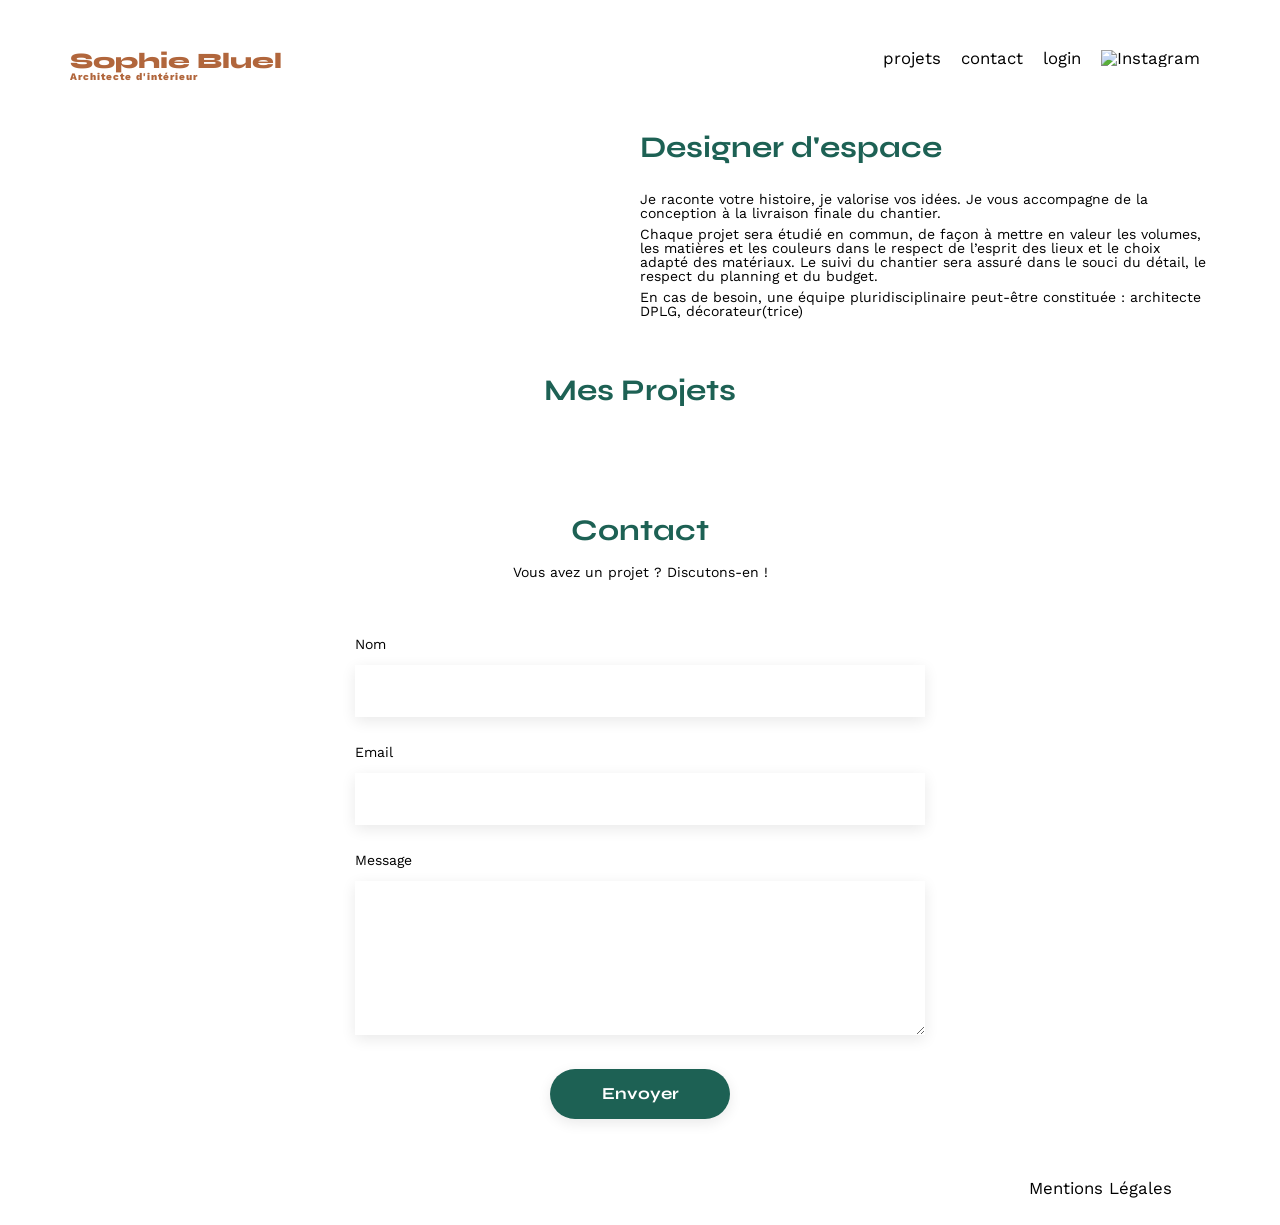
==== FrontEnd/index.html @ 1c45f6df "Reorganisation des fichiers" ====
<!DOCTYPE html>
<html lang="fr">
<head>
	<meta charset="UTF-8">
	<title>Sophie Bluel - Architecte d'intérieur</title>
	<meta name="viewport" content="width=device-width, initial-scale=1.0">
	<link rel="preconnect" href="https://fonts.googleapis.com">
	<link rel="preconnect" href="https://fonts.gstatic.com" crossorigin>
	<link href="https://fonts.googleapis.com/css2?family=Syne:wght@700;800&family=Work+Sans&display=swap" rel="stylesheet">
	<meta name="description" content="">
	<link rel="stylesheet" href="./assets/style.css">
</head>

<body>
<header>
	<h1>Sophie Bluel <span>Architecte d'intérieur</span></h1>
	<nav>
		<ul>
			<li>projets</li>
			<li>contact</li>
			<li><a href="login.html" id="login-link">login</a></li> <!-- Liaison avec la page login --> 
			<li><img src="./assets/icons/instagram.png" alt="Instagram"></li>
		</ul>
	</nav>
</header>
<main>
	<section id="introduction">
		<figure>
			<img src="./assets/images/sophie-bluel.png" alt="">
		</figure>
		<article>
			<h2>Designer d'espace</h2>
			<p>Je raconte votre histoire, je valorise vos idées. Je vous accompagne de la conception à la livraison finale du chantier.</p>
			<p>Chaque projet sera étudié en commun, de façon à mettre en valeur les volumes, les matières et les couleurs dans le respect de l’esprit des lieux et le choix adapté des matériaux. Le suivi du chantier sera assuré dans le souci du détail, le respect du planning et du budget.</p>
			<p>En cas de besoin, une équipe pluridisciplinaire peut-être constituée : architecte DPLG, décorateur(trice)</p>
		</article>
	</section>
	<section id="portfolio">
		<div class="project-title-bar">
  			<h2>Mes Projets</h2>
 		  <div class="modifier-section"> <!-- Rajout du bouton de la Modale "modifier" -->
    		<svg xmlns="http://www.w3.org/2000/svg" width="16" height="16" viewBox="0 0 16 16" fill="none" class="edit-icon">
      			<path d="M13.5229 1.68576L13.8939 2.05679C14.1821 2.34503 14.1821 2.81113 13.8939 3.0963L13.0016 3.99169L11.5879 2.57808L12.4803 1.68576C12.7685 1.39751 13.2346 1.39751 13.5198 1.68576H13.5229ZM6.43332 7.73578L10.5484 3.61759L11.9621 5.03121L7.84387 9.14633C7.75494 9.23525 7.64455 9.29964 7.52496 9.33337L5.73111 9.84546L6.2432 8.05162C6.27693 7.93203 6.34133 7.82164 6.43025 7.73271L6.43332 7.73578ZM11.4408 0.646245L5.39074 6.6932C5.12397 6.95998 4.93078 7.28808 4.82959 7.64685L3.9526 10.7133C3.879 10.9708 3.94953 11.2468 4.13965 11.4369C4.32977 11.627 4.60574 11.6976 4.86332 11.624L7.92973 10.747C8.29156 10.6427 8.61967 10.4495 8.88338 10.1858L14.9334 4.13888C15.7951 3.27722 15.7951 1.87894 14.9334 1.01728L14.5624 0.646245C13.7007 -0.215415 12.3024 -0.215415 11.4408 0.646245ZM2.69844 1.84214C1.20816 1.84214 0 3.05031 0 4.54058V12.8812C0 14.3715 1.20816 15.5796 2.69844 15.5796H11.0391C12.5293 15.5796 13.7375 14.3715 13.7375 12.8812V9.44683C13.7375 9.039 13.4094 8.71089 13.0016 8.71089C12.5937 8.71089 12.2656 9.039 12.2656 9.44683V12.8812C12.2656 13.5589 11.7167 14.1078 11.0391 14.1078H2.69844C2.02076 14.1078 1.47188 13.5589 1.47188 12.8812V4.54058C1.47188 3.86291 2.02076 3.31402 2.69844 3.31402H6.13281C6.54065 3.31402 6.86875 2.98591 6.86875 2.57808C6.86875 2.17025 6.54065 1.84214 6.13281 1.84214H2.69844Z" fill="black"/>
    		</svg>
    		<span class="edit-text">modifier</span>
  		  </div>
		</div>
		
			<!-- Rajout de la MODALE -->
			 <aside id="modal" class="modal" aria-hidden="true" style="display: none;">
  				<div class="modal-wrapper">
    <button class="modal-close" aria-label="Fermer la modale">&times;</button>
    <h3>Galerie photo</h3>
    <!-- Ajout dynamique des travaux dans la modale -->
	 	<div class="modal-gallery"></div>
		<div class="modal-separator"></div>
		<button class="modal-add-btn">Ajouter une photo</button>
  </div>
</aside>
		<div class="filters"></div> <!--Rjout du conteneur pour les filtres, afin d'accueillir dynamiquement les boutons-->

		<div class="gallery">
			<!-- J'ai supprimé tous les <figure> --> 
		</div>
	</section>
	<section id="contact">
		<h2>Contact</h2>
		<p>Vous avez un projet ? Discutons-en !</p>
		<form action="#" method="post">
			<label for="name">Nom</label>
			<input type="text" name="name" id="name">
			<label for="email">Email</label>
			<input type="email" name="email" id="email">
			<label for="message">Message</label>
			<textarea name="message" id="message" cols="30" rows="10"></textarea>
			<input type="submit" value="Envoyer">
		</form>
	</section>
</main>

<footer>
	<nav>
		<ul>
			<li>Mentions Légales</li>
		</ul>
	</nav>
</footer>
<script src="./script.js"></script> <!-- Liaison avec le fichier javascript --> 
</body>
</html>
---- FrontEnd/assets/style.css ----
/* http://meyerweb.com/eric/tools/css/reset/
   v2.0 | 20110126
   License: none (public domain)
*/

html, body, div, span, applet, object, iframe,
h1, h2, h3, h4, h5, h6, p, blockquote, pre,
a, abbr, acronym, address, big, cite, code,
del, dfn, em, img, ins, kbd, q, s, samp,
small, strike, strong, sub, sup, tt, var,
b, u, i, center,
dl, dt, dd, ol, ul, li,
fieldset, form, label, legend,
table, caption, tbody, tfoot, thead, tr, th, td,
article, aside, canvas, details, embed,
figure, figcaption, footer, header, hgroup,
menu, nav, output, ruby, section, summary,
time, mark, audio, video {
	margin: 0;
	padding: 0;
	border: 0;
	font-size: 100%;
	font: inherit;
	vertical-align: baseline;
}
/* HTML5 display-role reset for older browsers */
article, aside, details, figcaption, figure,
footer, header, hgroup, menu, nav, section {
	display: block;
}
body {
	line-height: 1;
}
ol, ul {
	list-style: none;
}
blockquote, q {
	quotes: none;
}
blockquote:before, blockquote:after,
q:before, q:after {
	content: '';
	content: none;
}
table {
	border-collapse: collapse;
	border-spacing: 0;
}
/** end reset css**/
body {
	max-width: 1140px;
	margin:auto;
	font-family: 'Work Sans' ;
	font-size: 14px;
}
header {
	display: flex;
	justify-content: space-between;
	margin: 50px 0
}
section {
	margin: 50px 0
}

h1{
	display: flex;
	flex-direction: column;
	font-family: 'Syne';
	font-size: 22px;
	font-weight: 800;
	color: #B1663C
}

h1 > span {
	font-family: 'Work Sans';
	font-size:10px;
	letter-spacing: 0.1em;
;
}

h2{
	font-family: 'Syne';
	font-weight: 700;
	font-size: 30px;
	color: #1D6154
}
nav ul {
	display: flex;
	align-items: center;
	list-style-type: none;

}
nav li {
	padding: 0 10px;
	font-size: 1.2em;
}

li:hover {
	color: #B1663C;
}
#introduction {
	display: flex;
	align-items: center;
}
#introduction figure {
	flex: 1
}
#introduction img {
	display: block;
	margin: auto;
	width: 80%;
}

#introduction article {
	flex: 1
}
#introduction h2 {
	margin-bottom: 1em;
}

#introduction p {
	margin-bottom: 0.5em;
}
#portfolio h2 {
	text-align: center;
	margin-bottom: 1em;
}
.gallery {
	width: 100%;
	display: grid;
	grid-template-columns: 1fr 1fr 1fr;
	grid-column-gap: 20px;
	grid-row-gap: 20px;
}

.gallery img {
	width: 100%;

}
#contact {
	width: 50%;
margin: auto;
}
#contact > * {
	text-align: center;

}
#contact h2{
	margin-bottom: 20px;
}
#contact form {
	text-align: left;
	margin-top:30px;
	display: flex;
	flex-direction: column;
}

#contact input {
	height: 50px;
	font-size: 1.2em;
	border: none;
	box-shadow: 0px 4px 14px rgba(0, 0, 0, 0.09);
}
#contact label {
	margin: 2em 0 1em 0;
}
#contact textarea {
	border: none;
	box-shadow: 0px 4px 14px rgba(0, 0, 0, 0.09);
}

input[type="submit"]{
	font-family: 'Syne';
	font-weight: 700;
	color: white;
	background-color: #1D6154;
	margin : 2em auto ;
	width: 180px;
	text-align: center;
	border-radius: 60px ;
}

footer nav ul {
	display: flex;
	justify-content: flex-end;
	margin: 2em
}

/* === AJOUT FILTRES ET BOUTONS === */

.filters {
	text-align: center;
	margin-bottom: 30px;
}

.filter-btn {
	height: 37px;
	border-radius: 60px;
	border: 1px solid #1D6154;
	background-color: white;
	color: #1D6154;
	font-family: 'Syne';
	font-weight: 700;
	margin: 0 5px; /* espacement horizontal de 10px entre les boutons */
	cursor: pointer;
	transition: background-color 0.3s, color 0.3s;
	flex-shrink: 0;
	padding: 0 20px; 
	white-space: nowrap;
}

.filter-btn.active {
	background-color: #1D6154;
	color: white;
}

/* === PAGE LOGIN === */
.login-container {
	width: 50%;
	margin: auto;
	text-align: center;
	}
	
#login-form {
	text-align: left;
	margin-top: 30px;
	display: flex;
	flex-direction: column;
	}
	
#login-form input {
	height: 50px;
	font-size: 1.2em;
	border: none;
	box-shadow: 0px 4px 14px rgba(0, 0, 0, 0.09);
	margin-bottom: 20px;
	padding: 0 15px;
	}
	
#login-form label {
	margin: 1em 0 0.5em 0;
	font-weight: bold;
	}
	
#login-form button {
	font-family: 'Syne';
	font-weight: 700;
	font-size: 1.2em;
	color: white;
	background-color: #1D6154;
	margin: 2em auto 1em auto;
	width: 180px;
	text-align: center;
	border-radius: 60px;
	border: none;
	padding: 12px;
	cursor: pointer;
	}
	
#login-form a {
	display: block;
	text-align: center;
	color: #1D6154;
	text-decoration: underline;
	font-size: 0.9em;
	margin-top: 0px;
	}
	
.error-message {
	color: red;
	text-align: center;
	margin-top: 10px;
	font-size: 0.9em;
	}

	/* === BOUTON MODIFIER === */
.project-title-bar {
  	display: flex;
  	align-items: center;
  	justify-content: center; 
  	position: relative;
  	margin-bottom: 20px;
}

.modifier-section {
  	display: flex;
  	align-items: center;
  	gap: 5px; /* distance entre l’icône et le texte */
  	position: absolute;
  	right: 0;
  	top: 50%;
  	transform: translateY(-50%);
  	cursor: pointer;
  	padding-right: 370px; 
	padding-bottom: 25px;
    display: none;
    pointer-events: auto;
}

.edit-icon {
	width: 15.58px;
	height: 15.58px;
	flex-shrink: 0;
	pointer-events: none; /* pour éviter que le SVG capte le clic */
}

/* === BOUTON LOGIN === */
#login-link {
  text-decoration: none; 
  color: inherit;         
  cursor: pointer;        
}

/* === MODALE === */
/* fond sombre + positionnement global)*/
.modal {
	position: fixed; 
	top: 0;
	left: 0;
	width: 100vw;
	height: 100vh;
	background-color: rgba(0, 0, 0, 0.6); /* fond sombre */
	display: none; /* cachée par défaut */
	justify-content: center;
	align-items: center;
	z-index: 1000;
}

/* la boîte blanche centrée */
.modal-wrapper {
	display: flex;
	flex-direction: column;
	justify-content: flex-start;
	align-items: center;
	width: 630px;
	height: 688px;
	background: #FFF;
	border-radius: 10px;
	padding: 20px;
	position: relative; /* pour la croix de fermeture */
	box-shadow: 0px 4px 12px rgba(0, 0, 0, 0.2);
	padding: 50px;
}

/* Bouton de fermeture (croix) */
.modal-close {
	position: absolute;
	top: 20px;
	right: 20px;
	background: none;
	border: none;
	font-size: 24px;
	cursor: pointer;
}

/* TITRE H3 galerie photos */
.modal-wrapper h3 {
	text-align: center;
	margin-top: 40px;
	color: #000;
	font-family: "Work Sans";
	font-size: 26px;
	font-style: normal;
	font-weight: 400;
	line-height: normal;
}

/* IMAGES WORKS dans la modale */
.modal-gallery {
	display: grid;
	grid-template-columns: repeat(5, 1fr); /* 5 colonnes */
	gap: 20px;
	margin-top: 20px;
	padding: 50px;
}

.modal-figure {
  position: relative;
  width: 78.123px;
  height: 104.08px;
  flex-shrink: 0;
}

.modal-figure img {
  width: 100%;
  height: 100%;
  object-fit: cover;
  border: 1px solid #ccc;
  border-radius: 0px;
}

/* ICONE CORBEILLE (positionnée au-dessus de chaque image) */
.delete-btn {
  position: absolute;
  top: 6px;
  right: 6px;
  background-color: black;
  border: none;
  width: 20px;
  height: 20px;
  border-radius: 2px;
  display: flex;
  align-items: center;
  justify-content: center;
  cursor: pointer;
}

.delete-btn svg {
  width: 9px;
  height: 11px;
  fill: white;
  pointer-events: none;
}

/* TRAIT SEPARATEUR entre les photos works et le bouton ajouter une photo */
.modal-separator {
  width: 420px;
  height: 1px;
  background: #B3B3B3;
  margin: 30px auto; /* espace autour et centré */
}

/* BOUTON AJOUTER de la modale ajouter une photo */
.modal-add-btn {
	width: 237px;
	height: 36px;
	flex-shrink: 0;
	border-radius: 60px;
	background: #1D6154;
	color: white;
	border: none;
	font-family: 'Syne', sans-serif;
	font-weight: 700;
	font-size: 14px;
	cursor: pointer;
	transition: background 0.3s ease;
}

.modal-add-btn:hover {
	background: #144D43; /* Assombrissement au survol */
}
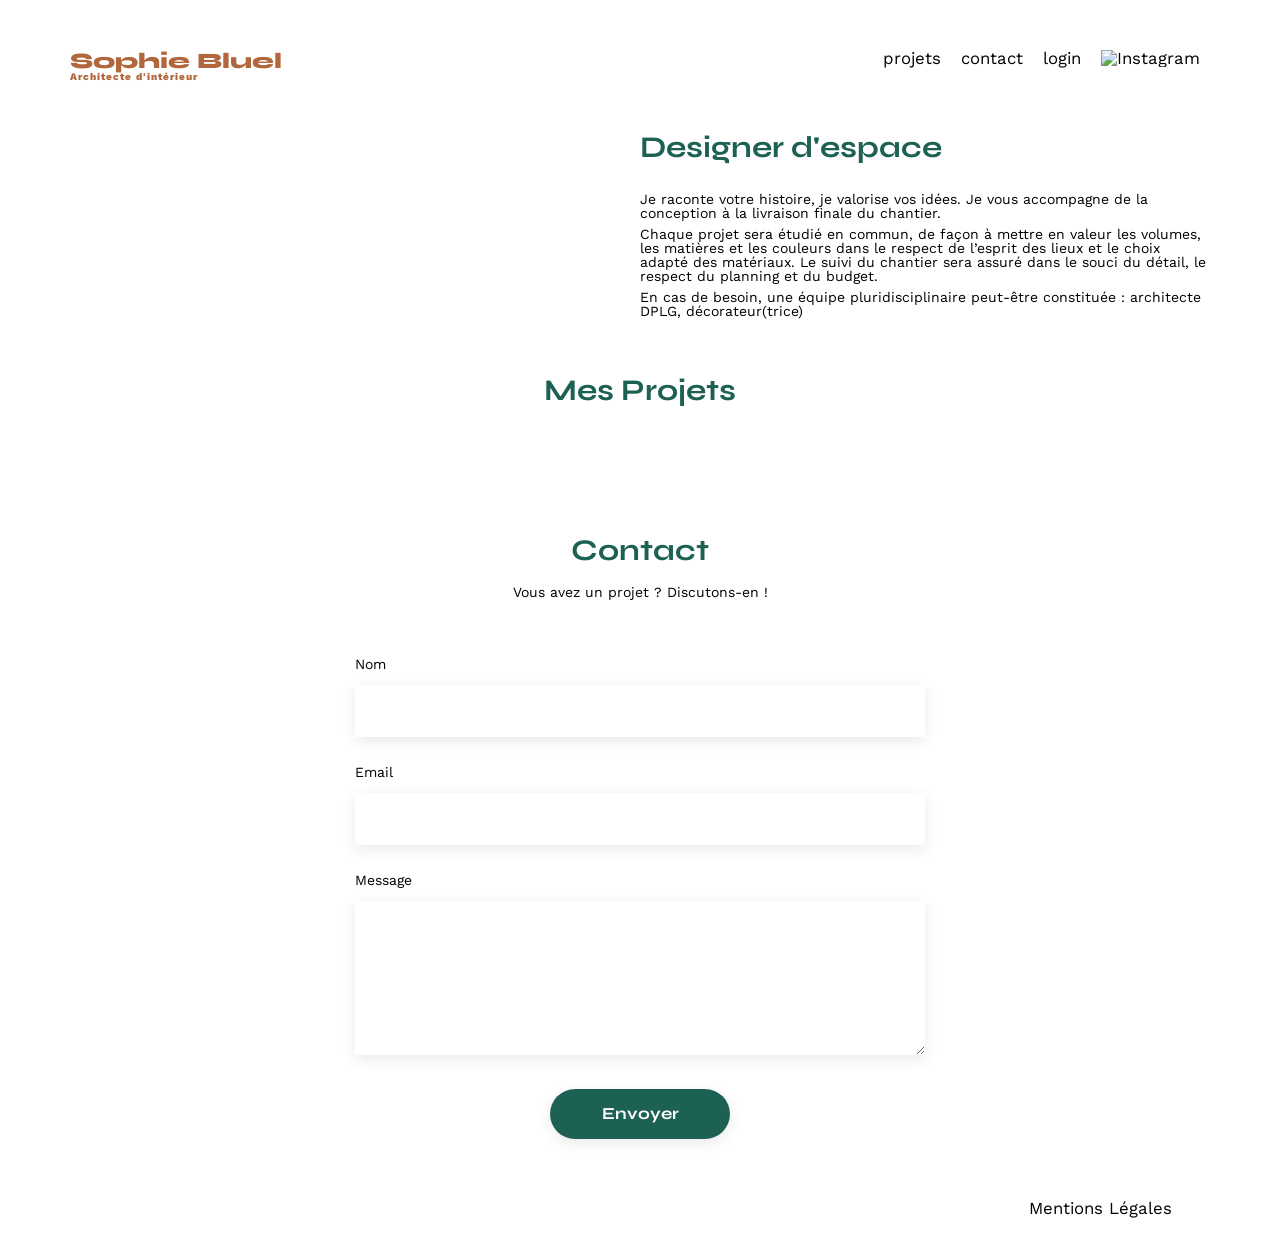
==== commit bc50220a: "Mise à jour : Implémentation du formulaire d'ajout de photos et corrections de la modale." ====
--- a/FrontEnd/index.html
+++ b/FrontEnd/index.html
@@ -49,14 +49,53 @@
 			<!-- Rajout de la MODALE -->
 			 <aside id="modal" class="modal" aria-hidden="true" style="display: none;">
   				<div class="modal-wrapper">
-    <button class="modal-close" aria-label="Fermer la modale">&times;</button>
-    <h3>Galerie photo</h3>
-    <!-- Ajout dynamique des travaux dans la modale -->
-	 	<div class="modal-gallery"></div>
-		<div class="modal-separator"></div>
-		<button class="modal-add-btn">Ajouter une photo</button>
-  </div>
-</aside>
+					<button class="modal-close" aria-label="Fermer la modale">&times;</button>
+					<button class="modal-back hidden" aria-label="Retour">&larr;</button>
+					
+					<!-- Première vue : Galérie -->
+					 <div class="modal-content gallery-view">
+    				 	<h3>Galerie photo</h3>
+
+    				 	<!-- Ajout dynamique des travaux dans la modale -->
+	 				 	<div class="modal-gallery"></div>
+					 	<div class="modal-separator"></div>
+					 	<button class="modal-add-btn">Ajouter une photo</button>
+					 </div>
+
+					 <!-- Deuxième vue : Ajout photo -->
+   					 <div class="modal-content add-photo hidden">
+      				 	<h3>Ajout photo</h3>
+
+						<!-- Formulaire de la modale -->
+      				<form id="add-work-form" enctype="multipart/form-data">
+    				<div class="upload-section">
+        				<div class="image-upload-label" id="image-preview-container">
+            				<svg class="upload-icon-svg" xmlns="http://www.w3.org/2000/svg" width="76" height="76" viewBox="0 0 76 76" fill="none">
+               		 			<path d="M63.5517 15.8879C64.7228 15.8879 65.681 16.8461 65.681 18.0172V60.5768L65.0156 59.7118L46.9165 36.2894C46.3176 35.5042 45.3727 35.0517 44.3879 35.0517C43.4031 35.0517 42.4715 35.5042 41.8594 36.2894L30.8136 50.5824L26.7546 44.8998C26.1557 44.0614 25.1975 43.569 24.1595 43.569C23.1214 43.569 22.1632 44.0614 21.5644 44.9131L10.9178 59.8183L10.319 60.6434V60.6034V18.0172C10.319 16.8461 11.2772 15.8879 12.4483 15.8879H63.5517ZM12.4483 9.5C7.75048 9.5 3.93103 13.3195 3.93103 18.0172V60.6034C3.93103 65.3012 7.75048 69.1207 12.4483 69.1207H63.5517C68.2495 69.1207 72.069 65.3012 72.069 60.6034V18.0172C72.069 13.3195 68.2495 9.5 63.5517 9.5H12.4483ZM23.0948 35.0517C23.9337 35.0517 24.7644 34.8865 25.5394 34.5655C26.3144 34.2444 27.0186 33.7739 27.6118 33.1807C28.2049 32.5876 28.6755 31.8834 28.9965 31.1083C29.3175 30.3333 29.4828 29.5027 29.4828 28.6638C29.4828 27.8249 29.3175 26.9943 28.9965 26.2192C28.6755 25.4442 28.2049 24.74 27.6118 24.1468C27.0186 23.5537 26.3144 23.0831 25.5394 22.7621C24.7644 22.4411 23.9337 22.2759 23.0948 22.2759C22.2559 22.2759 21.4253 22.4411 20.6503 22.7621C19.8752 23.0831 19.171 23.5537 18.5779 24.1468C17.9847 24.74 17.5142 25.4442 17.1931 26.2192C16.8721 26.9943 16.8721 27.8249 16.7069 28.6638C16.7069 29.5027 16.8721 30.3333 17.1931 31.1083C17.5142 31.8834 17.9847 32.5876 18.5779 33.1807C19.171 33.7739 19.8752 34.2444 20.6503 34.5655C21.4253 34.8865 22.2559 35.0517 23.0948 35.0517Z" fill="#B9C5CC"/>
+            				</svg>
+            				<span class="add-photo-text">+ Ajouter une photo</span>
+            				<p class="file-size-info">jpg, png : 4mo max</p>
+            
+            				<img id="preview-image" src="#" alt="Prévisualisation du projet" style="display: none; max-width: 100%; max-height: 100%; object-fit: contain;">
+        				</div>
+    				</div>
+    					<label for="title">Titre</label>
+    					<input type="text" id="title" name="title" required>
+
+    					<label for="category">Catégorie</label>
+    					<select id="category" name="category" required>
+            				<option value="">Choisir une catégorie</option>
+    					</select>
+        
+    				<hr>
+    				<button type="submit" id="submit-button" class="submit-btn">Valider</button>
+					</form>
+
+					<p id="form-error" class="error-message"></p>
+   					 </div> 
+  				</div>
+			</aside>
+
 		<div class="filters"></div> <!--Rjout du conteneur pour les filtres, afin d'accueillir dynamiquement les boutons-->
 
 		<div class="gallery">
--- a/FrontEnd/assets/style.css
+++ b/FrontEnd/assets/style.css
@@ -190,6 +190,7 @@
 
 .filters {
 	text-align: center;
+	justify-content: center;
 	margin-bottom: 30px;
 }
 
@@ -342,6 +343,14 @@
 	padding: 50px;
 }
 
+/* --- Centrage pour la première vue de la modale (Vue Galerie) --- */
+.modal-content.gallery-view { 
+    display: flex;         
+    flex-direction: column; /* Empile les enfants verticalement */
+    align-items: center;    /* Centre les enfants horizontalement */
+    
+}
+
 /* Bouton de fermeture (croix) */
 .modal-close {
 	position: absolute;
@@ -438,4 +447,198 @@
 
 .modal-add-btn:hover {
 	background: #144D43; /* Assombrissement au survol */
+}
+/* Ajout du style pour cacher la première modale*/
+
+.hidden {
+    display: none !important;
+}
+
+/* --- Styles pour la deuxième vue de la modale (Formulaire d'ajout de photo) --- */
+
+/* Conteneur pour la deuxième vue (le formulaire lui-même) */
+/* Cible la div avec les classes 'modal-content' ET 'add-photo' */
+.modal-content.add-photo {
+    width: 630px; /* Largeur de la vue, peut être ajustée pour s'adapter au modal-wrapper */
+    height: 670px; /* Hauteur de la vue, peut être ajustée */
+    flex-shrink: 0;
+    border-radius: 10px;
+    background: #FFF; /* Fond blanc, conforme à la maquette */
+
+    /* Pour centrer le contenu du formulaire (titre, zone d'upload, champs) */
+    display: flex;
+    flex-direction: column;
+    align-items: center; /* Centre les éléments horizontalement */
+    padding-top: 20px; /* Espace interne en haut */
+    box-sizing: border-box; /* S'assure que le padding est inclus dans la largeur/hauteur */
+}
+
+/* Titre H3 "Ajout photo" */
+/* Cible le h3 à l'intérieur de la vue d'ajout de photo */
+.modal-content.add-photo h3 {
+    color: #000;
+    text-align: center;
+    font-family: "Work Sans";
+    font-size: 26px;
+    font-style: normal;
+    font-weight: 400;
+    line-height: normal;
+    margin-top: 20px; /* Espace depuis le haut de la vue */
+    margin-bottom: 30px; /* Espace en dessous du titre */
+}
+
+
+/* Zone de téléchargement de photo (le label qui est cliquable) */
+#image-preview-container { /* Cible l'élément HTML <label> qui a cette classe */
+    width: 420px;
+    height: 210px;
+    flex-shrink: 0;
+    border-radius: 3px;
+    background: #E8F1F6; /* Arrière-plan bleu clair selon Figma */
+    display: flex;
+    flex-direction: column;
+    align-items: center;
+    justify-content: center;
+    position: relative; /* Indispensable pour positionner l'input de fichier caché à l'intérieur */
+    overflow: hidden; /* S'assure que l'input caché ne dépasse pas */
+    cursor: pointer;
+    margin-bottom: 20px; /* Espace sous la zone de téléchargement */
+}
+
+/* Icône à l'intérieur de la zone de téléchargement */
+#image-preview-container .upload-icon { /* Cible l'icône à l'intérieur du label */
+    color: #B9C5CC; /* Couleur grise pour l'icône */
+    font-size: 76px; /* Ajuste la taille de l'icône */
+    margin-bottom: 10px; /* Espace entre l'icône et le texte/bouton */
+}
+
+/* Texte "+ Ajouter photo" (qui est le span dans le label) */
+#image-preview-container span { /* Cible le <span> qui contient le texte "Ajouter photo" */
+    width: 173px;
+    height: 36px;
+    flex-shrink: 0;
+    border-radius: 50px;
+    background: #CBD6DC; /* Arrière-plan gris selon Figma */
+    color: #306685; /* Couleur du texte pour le bouton */
+    font-family: "Work Sans";
+    font-size: 14px;
+    font-weight: 500;
+    display: flex; /* Utilisé pour centrer le texte à l'intérieur du span */
+    justify-content: center;
+    align-items: center;
+    margin-top: 10px; /* Espace sous l'icône */
+}
+
+/* Texte "jpg, png : 4mo max" */
+#image-preview-container p { /* Cible le <p> qui contient le texte d'information */
+    color: #444444; /* Couleur gris foncé */
+    text-align: center;
+    font-family: "Work Sans";
+    font-size: 10px;
+    font-style: normal;
+    font-weight: 400;
+    line-height: normal;
+    margin-top: 7px; /* Espace sous le texte du bouton */
+}
+
+/* Input de fichier caché (l'input type="file" réel) */
+#image { /* Cible l'input par son ID */
+    opacity: 0; /* Le rend complètement transparent */
+    position: absolute; /* Le positionne au-dessus du label pour qu'il soit cliquable */
+    width: 100%;
+    height: 100%;
+    top: 0;
+    left: 0;
+    cursor: pointer;
+    z-index: 10; /* S'assure qu'il est au-dessus des autres éléments du label pour le clic */
+}
+
+/* Le conteneur principal du formulaire d'ajout de photo */
+#add-work-form {
+    display: flex;
+    flex-direction: column;
+    align-items: center; /* Centre horizontalement les éléments du formulaire à l'intérieur */
+    width: 100%; /* Prend toute la largeur disponible de son parent */
+    max-width: 420px; /* Limite la largeur maximale du formulaire à 420px */
+    box-sizing: border-box; /* Inclut le padding et la bordure dans la largeur/hauteur totale */
+}
+
+/* Labels des champs du formulaire (Titre et Catégorie) */
+#add-work-form label {
+    color: #3D3D3D;
+    font-family: "Work Sans";
+    font-size: 14px;
+    font-style: normal;
+    font-weight: 500;
+    line-height: normal;
+    align-self: flex-start; 
+    margin-top: 15px;
+    margin-bottom: 5px;
+}
+/* Champs du formulaire (inputs et select) */
+#add-work-form input[type="text"],
+#add-work-form select {
+    width: 100%; /* Prend toute la largeur maximale définie par le formulaire */
+	min-width: 420px; 
+    height: 50px;
+    border-radius: 0px;
+    border: 0px solid #ddd; /* Bordure gris clair */
+    padding: 0 15px; /* Padding interne */
+    box-sizing: border-box; /* Inclut le padding dans la largeur/hauteur */
+    font-size: 1.2em;
+    color: #3D3D3D;
+    font-family: "Work Sans";
+    font-weight: 500;
+	box-shadow: 0px 4px 14px 0px rgba(0, 0, 0, 0.09); 
+}
+
+/* Ligne de séparateur */
+#add-work-form hr {
+    width: 420px;
+    height: 1px;
+    background: #B3B3B3; /* Ligne de séparateur grise */
+    border: none; /* Supprime la bordure hr par défaut */
+    margin: 30px 0; /* Espace au-dessus et en dessous de la ligne */
+}
+
+/* Bouton Valider */
+/* Cible le bouton de soumission du formulaire, qui a la classe 'submit-btn' */
+#add-work-form .submit-btn { 
+    width: 237px;
+    height: 36px;
+    flex-shrink: 0;
+    border-radius: 60px;
+    background: #A7A7A7; /* Arrière-plan gris selon Figma */
+    color: white; /* Couleur du texte blanc */
+    font-family: 'Syne', sans-serif;
+    font-weight: 700;
+    font-size: 14px;
+    border: none;
+    cursor: pointer;
+    transition: background 0.3s ease;
+    margin-top: 20px; /* Espace au-dessus du bouton */
+}
+
+#add-work-form .submit-btn:hover {
+    background-color: #8C8C8C; /* Un peu plus foncé au survol */
+}
+
+/* Style du message d'erreur */
+#form-error {
+    margin-top: 10px;
+    text-align: center;
+    color: red;
+    font-size: 12px;
+}
+
+/* Flèche de retour de la modale */
+.modal-back {
+    position: absolute;
+    top: 20px;
+    left: 20px; /* Place la flèche à gauche */
+    background: none;
+    border: none;
+    font-size: 24px;
+    cursor: pointer;
+    z-index: 10; /* Pour s'assurer qu'elle est au-dessus des vues */
 }
